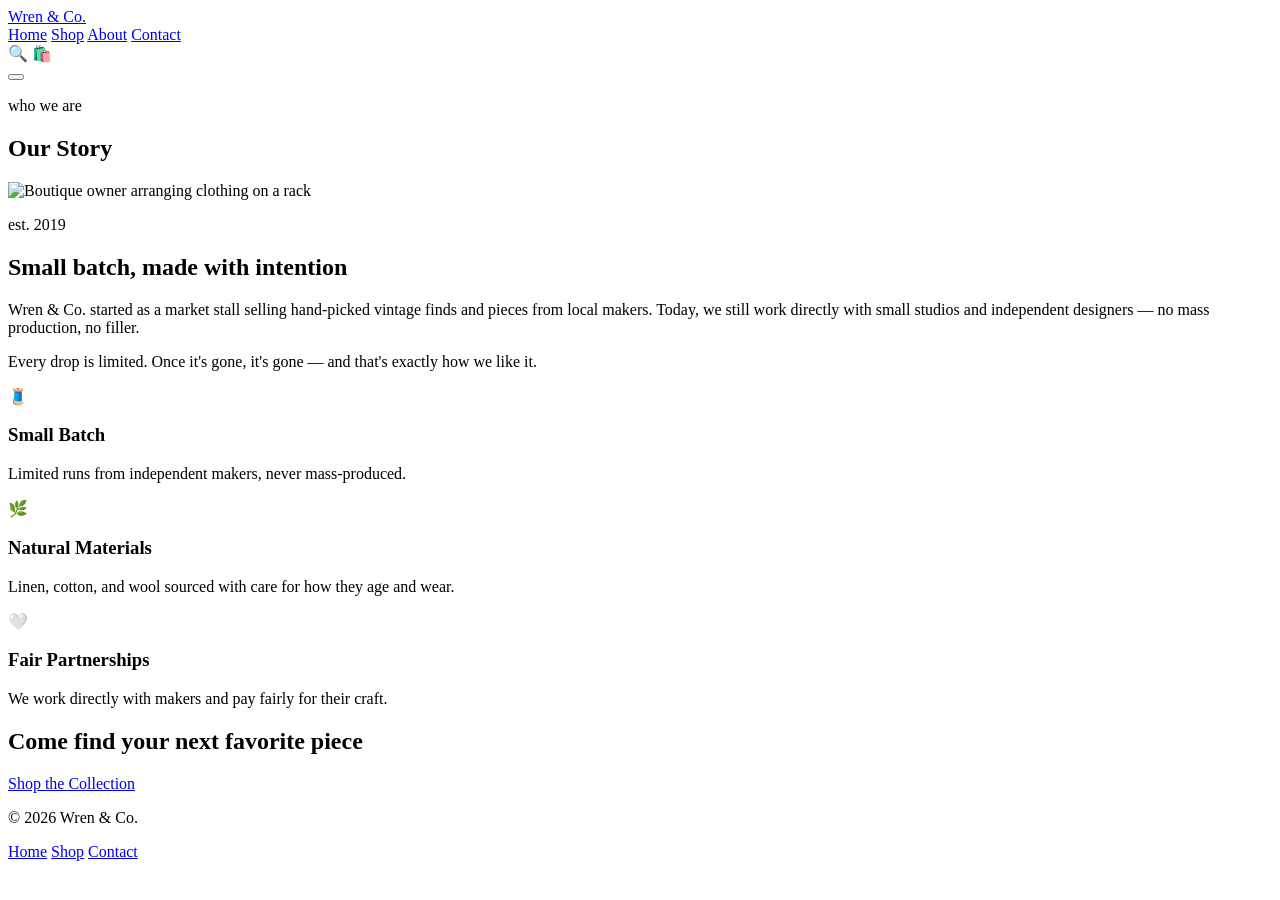
==== about.html @ f28c979b "Add about.html with company information and values" ====
<!DOCTYPE html>
<html lang="en">
<head>
<meta charset="UTF-8">
<meta name="viewport" content="width=device-width, initial-scale=1.0">
<title>About — Wren &amp; Co.</title>
<link rel="preconnect" href="https://fonts.googleapis.com">
<link rel="preconnect" href="https://fonts.gstatic.com" crossorigin>
<link href="https://fonts.googleapis.com/css2?family=Cormorant+Garamond:ital,wght@0,500;0,600;1,500&family=Poppins:wght@400;500;600;700&family=Caveat:wght@500;600&display=swap" rel="stylesheet">
<link rel="stylesheet" href="style.css">
</head>
<body>

<!-- ============ NAV ============ -->
<header class="site-nav">
  <div class="nav-inner">
    <a href="index.html" class="nav-logo">Wren &amp; Co.</a>
    <nav class="nav-links" id="navLinks">
      <a href="index.html">Home</a>
      <a href="shop.html">Shop</a>
      <a href="about.html" class="is-current">About</a>
      <a href="contact.html">Contact</a>
    </nav>
    <div class="nav-icons">
      <span aria-hidden="true">🔍</span>
      <span aria-hidden="true">🛍️</span>
    </div>
    <button class="nav-toggle" id="navToggle" aria-label="Toggle menu" aria-expanded="false">
      <span></span><span></span><span></span>
    </button>
  </div>
</header>

<!-- ============ PAGE BANNER ============ -->
<section class="page-banner">
  <p class="script-tag">who we are</p>
  <h1>Our Story</h1>
</section>

<!-- ============ STORY ============ -->
<section class="about-story">
  <div class="about-story-photo">
    <img src="https://images.unsplash.com/photo-1441984904996-e0b6ba687e04?w=550&q=80" alt="Boutique owner arranging clothing on a rack">
  </div>
  <div class="about-story-copy">
    <p class="script-tag">est. 2019</p>
    <h2>Small batch, made with intention</h2>
    <p>Wren &amp; Co. started as a market stall selling hand-picked vintage finds and pieces from local makers. Today, we still work directly with small studios and independent designers — no mass production, no filler.</p>
    <p>Every drop is limited. Once it's gone, it's gone — and that's exactly how we like it.</p>
  </div>
</section>

<!-- ============ VALUES ============ -->
<section class="values">
  <div class="value">
    <span class="value-icon">🧵</span>
    <h3>Small Batch</h3>
    <p>Limited runs from independent makers, never mass-produced.</p>
  </div>
  <div class="value">
    <span class="value-icon">🌿</span>
    <h3>Natural Materials</h3>
    <p>Linen, cotton, and wool sourced with care for how they age and wear.</p>
  </div>
  <div class="value">
    <span class="value-icon">🤍</span>
    <h3>Fair Partnerships</h3>
    <p>We work directly with makers and pay fairly for their craft.</p>
  </div>
</section>

<!-- ============ MINI CTA ============ -->
<section class="mini-cta">
  <h2>Come find your next favorite piece</h2>
  <a href="shop.html" class="btn btn-primary">Shop the Collection</a>
</section>

<!-- ============ FOOTER ============ -->
<footer class="site-footer">
  <div class="footer-bottom">
    <p>© 2026 Wren &amp; Co.</p>
    <div class="footer-links">
      <a href="index.html">Home</a>
      <a href="shop.html">Shop</a>
      <a href="contact.html">Contact</a>
    </div>
  </div>
</footer>

<script src="script.js"></script>
</body>
</html>
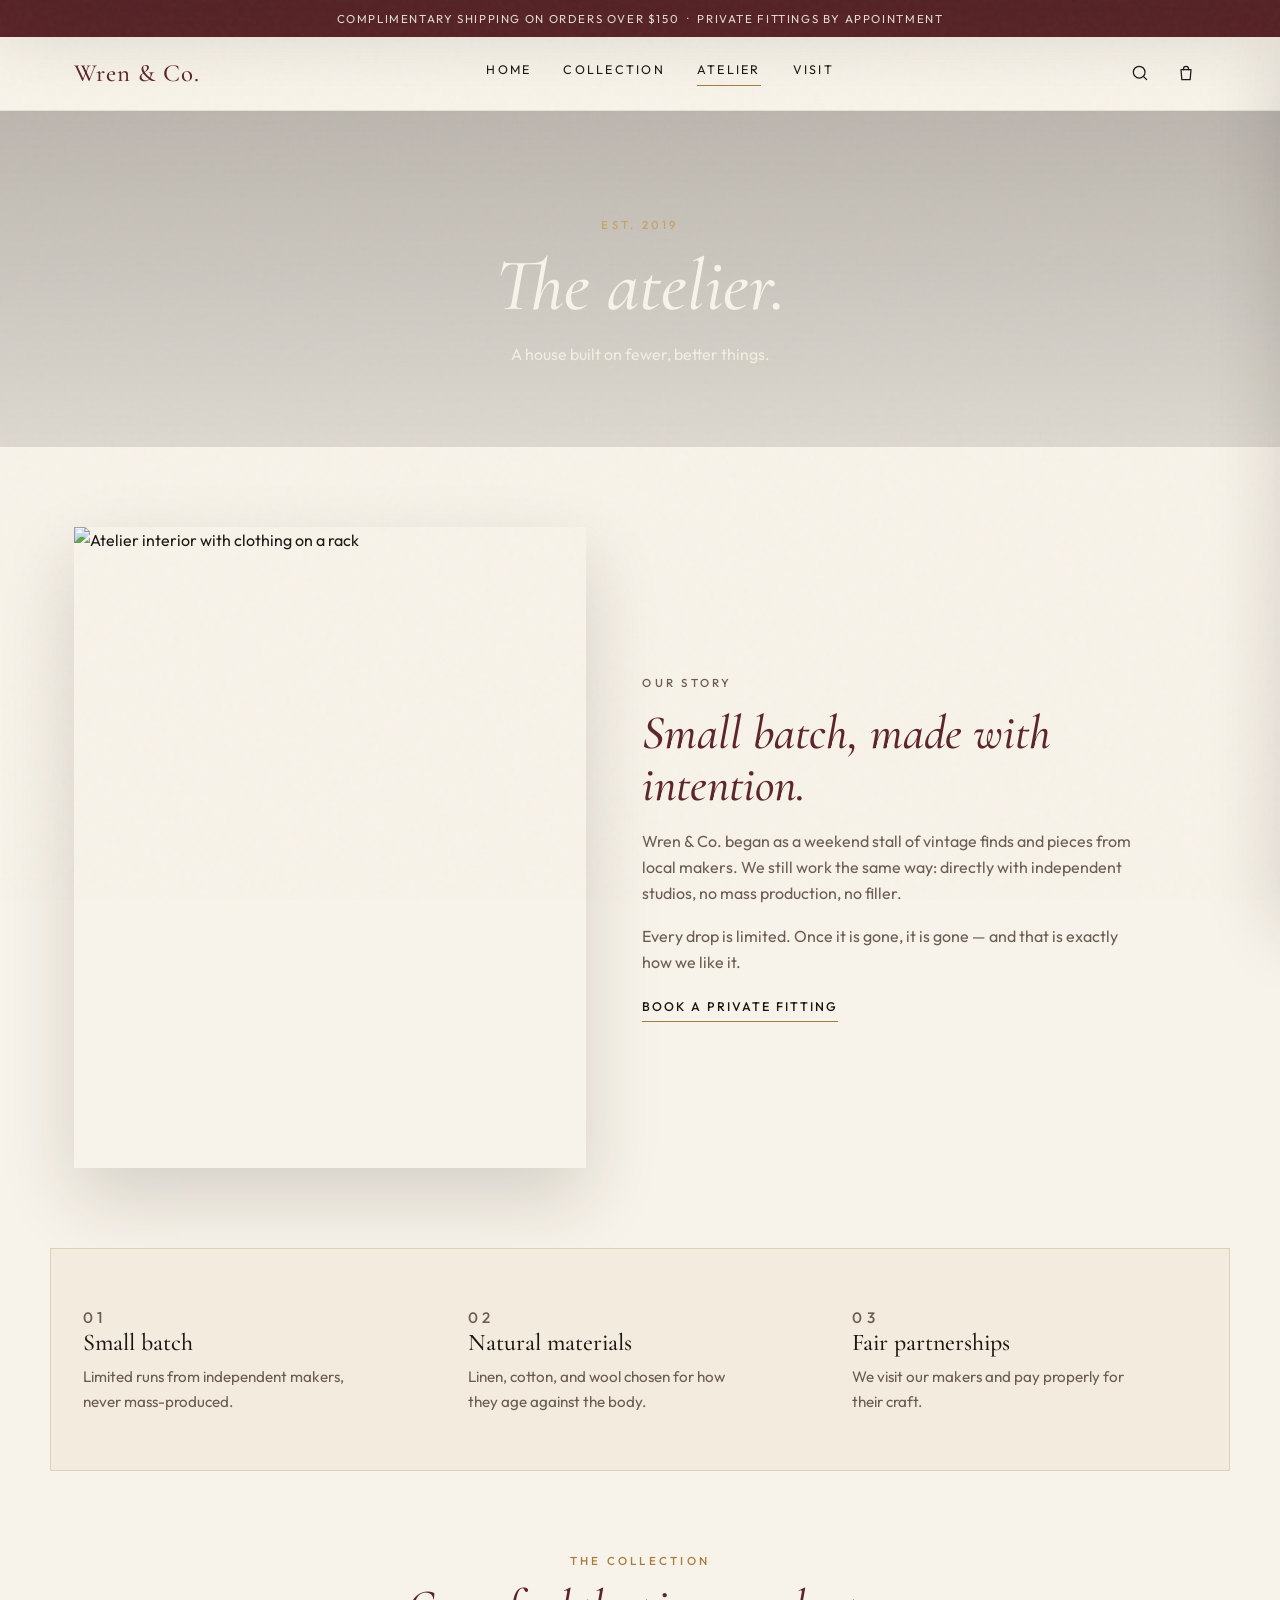
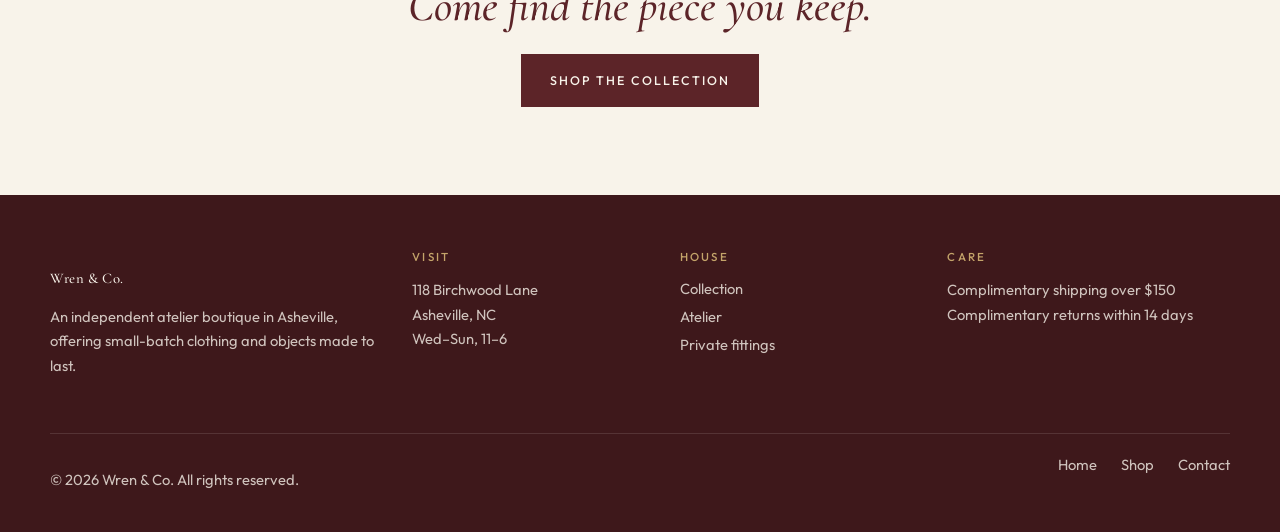
==== commit 9c7dadf4: "Elevate Wren & Co. into a premium atelier boutique experience. Add editorial styling, a working bag " ====
--- a/about.html
+++ b/about.html
@@ -3,27 +3,36 @@
 <head>
 <meta charset="UTF-8">
 <meta name="viewport" content="width=device-width, initial-scale=1.0">
-<title>About — Wren &amp; Co.</title>
+<title>Atelier — Wren &amp; Co.</title>
+<meta name="description" content="The Wren &amp; Co. atelier: small-batch fashion, natural materials, and fair partnerships since 2019.">
 <link rel="preconnect" href="https://fonts.googleapis.com">
 <link rel="preconnect" href="https://fonts.gstatic.com" crossorigin>
-<link href="https://fonts.googleapis.com/css2?family=Cormorant+Garamond:ital,wght@0,500;0,600;1,500&family=Poppins:wght@400;500;600;700&family=Caveat:wght@500;600&display=swap" rel="stylesheet">
+<link href="https://fonts.googleapis.com/css2?family=Cormorant+Garamond:ital,wght@0,400;0,500;0,600;0,700;1,400;1,500&family=Outfit:wght@300;400;500;600&display=swap" rel="stylesheet">
 <link rel="stylesheet" href="style.css">
 </head>
 <body>
 
-<!-- ============ NAV ============ -->
+<div class="announce-bar">
+  <p>Complimentary shipping on orders over $150 &nbsp;·&nbsp; Private fittings by appointment</p>
+</div>
+
 <header class="site-nav">
   <div class="nav-inner">
     <a href="index.html" class="nav-logo">Wren &amp; Co.</a>
     <nav class="nav-links" id="navLinks">
       <a href="index.html">Home</a>
-      <a href="shop.html">Shop</a>
-      <a href="about.html" class="is-current">About</a>
-      <a href="contact.html">Contact</a>
+      <a href="shop.html">Collection</a>
+      <a href="about.html" class="is-current">Atelier</a>
+      <a href="contact.html">Visit</a>
     </nav>
     <div class="nav-icons">
-      <span aria-hidden="true">🔍</span>
-      <span aria-hidden="true">🛍️</span>
+      <button class="icon-btn" data-open-search type="button" aria-label="Search the collection">
+        <svg viewBox="0 0 24 24" aria-hidden="true"><circle cx="11" cy="11" r="7"/><path d="M20 20l-3.2-3.2"/></svg>
+      </button>
+      <button class="icon-btn" data-open-cart type="button" aria-label="Open bag">
+        <svg viewBox="0 0 24 24" aria-hidden="true"><path d="M6 8h12l-1 12H7L6 8z"/><path d="M9 8V7a3 3 0 0 1 6 0v1"/></svg>
+        <span class="bag-count" data-bag-count hidden>0</span>
+      </button>
     </div>
     <button class="nav-toggle" id="navToggle" aria-label="Toggle menu" aria-expanded="false">
       <span></span><span></span><span></span>
@@ -31,54 +40,72 @@
   </div>
 </header>
 
-<!-- ============ PAGE BANNER ============ -->
 <section class="page-banner">
-  <p class="script-tag">who we are</p>
-  <h1>Our Story</h1>
+  <p class="eyebrow">Est. 2019</p>
+  <h1>The atelier.</h1>
+  <p>A house built on fewer, better things.</p>
 </section>
 
-<!-- ============ STORY ============ -->
 <section class="about-story">
   <div class="about-story-photo">
-    <img src="https://images.unsplash.com/photo-1441984904996-e0b6ba687e04?w=550&q=80" alt="Boutique owner arranging clothing on a rack">
+    <img src="https://images.unsplash.com/photo-1441984904996-e0b6ba687e04?w=800&q=80" alt="Atelier interior with clothing on a rack">
   </div>
   <div class="about-story-copy">
-    <p class="script-tag">est. 2019</p>
-    <h2>Small batch, made with intention</h2>
-    <p>Wren &amp; Co. started as a market stall selling hand-picked vintage finds and pieces from local makers. Today, we still work directly with small studios and independent designers — no mass production, no filler.</p>
-    <p>Every drop is limited. Once it's gone, it's gone — and that's exactly how we like it.</p>
+    <p class="eyebrow">Our story</p>
+    <h2>Small batch, made with intention.</h2>
+    <p>Wren &amp; Co. began as a weekend stall of vintage finds and pieces from local makers. We still work the same way: directly with independent studios, no mass production, no filler.</p>
+    <p>Every drop is limited. Once it is gone, it is gone — and that is exactly how we like it.</p>
+    <a href="contact.html" class="link-underline">Book a private fitting</a>
   </div>
 </section>
 
-<!-- ============ VALUES ============ -->
 <section class="values">
   <div class="value">
-    <span class="value-icon">🧵</span>
-    <h3>Small Batch</h3>
+    <p class="eyebrow">01</p>
+    <h3>Small batch</h3>
     <p>Limited runs from independent makers, never mass-produced.</p>
   </div>
   <div class="value">
-    <span class="value-icon">🌿</span>
-    <h3>Natural Materials</h3>
-    <p>Linen, cotton, and wool sourced with care for how they age and wear.</p>
+    <p class="eyebrow">02</p>
+    <h3>Natural materials</h3>
+    <p>Linen, cotton, and wool chosen for how they age against the body.</p>
   </div>
   <div class="value">
-    <span class="value-icon">🤍</span>
-    <h3>Fair Partnerships</h3>
-    <p>We work directly with makers and pay fairly for their craft.</p>
+    <p class="eyebrow">03</p>
+    <h3>Fair partnerships</h3>
+    <p>We visit our makers and pay properly for their craft.</p>
   </div>
 </section>
 
-<!-- ============ MINI CTA ============ -->
 <section class="mini-cta">
-  <h2>Come find your next favorite piece</h2>
-  <a href="shop.html" class="btn btn-primary">Shop the Collection</a>
+  <p class="eyebrow">The collection</p>
+  <h2>Come find the piece you keep.</h2>
+  <a href="shop.html" class="btn btn-primary">Shop the collection</a>
 </section>
 
-<!-- ============ FOOTER ============ -->
 <footer class="site-footer">
+  <div class="footer-grid">
+    <div>
+      <p class="nav-logo">Wren &amp; Co.</p>
+      <p>An independent atelier boutique in Asheville, offering small-batch clothing and objects made to last.</p>
+    </div>
+    <div>
+      <h3>Visit</h3>
+      <p>118 Birchwood Lane<br>Asheville, NC<br>Wed–Sun, 11–6</p>
+    </div>
+    <div>
+      <h3>House</h3>
+      <a href="shop.html">Collection</a>
+      <a href="about.html">Atelier</a>
+      <a href="contact.html">Private fittings</a>
+    </div>
+    <div>
+      <h3>Care</h3>
+      <p>Complimentary shipping over $150<br>Complimentary returns within 14 days</p>
+    </div>
+  </div>
   <div class="footer-bottom">
-    <p>© 2026 Wren &amp; Co.</p>
+    <p>© 2026 Wren &amp; Co. All rights reserved.</p>
     <div class="footer-links">
       <a href="index.html">Home</a>
       <a href="shop.html">Shop</a>
--- a/style.css
+++ b/style.css
@@ -0,0 +1,839 @@
+/* ===========================================
+   TOKENS
+   =========================================== */
+:root{
+  --ivory: #F8F3EA;
+  --cream: #F3EBDD;
+  --paper: #EFE6D6;
+  --ink: #1C1612;
+  --muted: #6B5C52;
+  --gold: #A57C3B;
+  --gold-soft: #C4A46A;
+  --copper: #8E4636;
+  --blush: #E8C9BC;
+  --burgundy: #5C2428;
+  --wine: #3E181B;
+
+  --font-display: "Cormorant Garamond", serif;
+  --font-body: "Outfit", sans-serif;
+
+  --container: 1180px;
+  --shadow: 0 30px 70px rgba(28,22,18,.16);
+  --ease: cubic-bezier(.22,1,.36,1);
+}
+
+*,*::before,*::after{ box-sizing: border-box; }
+html{ scroll-behavior: smooth; }
+@media (prefers-reduced-motion: reduce){
+  html{ scroll-behavior: auto; }
+  *{ animation-duration: .01ms !important; transition-duration: .01ms !important; }
+}
+
+body{
+  margin:0;
+  font-family: var(--font-body);
+  background: var(--ivory);
+  color: var(--ink);
+  line-height: 1.65;
+  font-weight: 400;
+  -webkit-font-smoothing: antialiased;
+}
+body::before{
+  content:"";
+  pointer-events:none;
+  position:fixed;
+  inset:0;
+  z-index:400;
+  opacity:.035;
+  background-image: url("data:image/svg+xml,%3Csvg viewBox='0 0 180 180' xmlns='http://www.w3.org/2000/svg'%3E%3Cfilter id='n'%3E%3CfeTurbulence type='fractalNoise' baseFrequency='.85' numOctaves='4' stitchTiles='stitch'/%3E%3C/filter%3E%3Crect width='100%25' height='100%25' filter='url(%23n)'/%3E%3C/svg%3E");
+}
+
+h1,h2,h3{ font-family: var(--font-display); margin:0; line-height:1.08; font-weight:500; }
+a{ color:inherit; text-decoration:none; }
+img{ max-width:100%; display:block; }
+button, input, textarea, select{ font: inherit; color: inherit; }
+:focus-visible{ outline: 2px solid var(--gold); outline-offset: 3px; }
+
+.sr-only{
+  position:absolute; width:1px; height:1px; padding:0; margin:-1px;
+  overflow:hidden; clip:rect(0,0,0,0); border:0;
+}
+
+.eyebrow{
+  margin: 0 0 .75rem;
+  font-size: .72rem;
+  letter-spacing: .28em;
+  text-transform: uppercase;
+  color: var(--gold);
+  font-weight: 500;
+}
+.eyebrow-light{ color: var(--gold-soft); }
+
+.btn{
+  display:inline-flex;
+  align-items:center;
+  justify-content:center;
+  padding: .95rem 1.7rem;
+  border-radius: 0;
+  font-weight: 500;
+  font-size: .78rem;
+  letter-spacing: .16em;
+  text-transform: uppercase;
+  border: 1px solid transparent;
+  cursor: pointer;
+  transition: transform .3s var(--ease), background .3s ease, color .3s ease, border-color .3s ease;
+}
+.btn:hover{ transform: translateY(-2px); }
+.btn-primary{ background: var(--burgundy); color: var(--ivory); }
+.btn-primary:hover{ background: var(--wine); }
+.btn-cream{ background: var(--ivory); color: var(--burgundy); }
+.btn-ghost{
+  background: transparent;
+  color: var(--ink);
+  border-color: rgba(28,22,18,.28);
+}
+.btn-ghost:hover{ border-color: var(--ink); }
+
+.link-underline{
+  display:inline-block;
+  font-size: .78rem;
+  letter-spacing: .16em;
+  text-transform: uppercase;
+  font-weight: 500;
+  color: var(--ink);
+  border-bottom: 1px solid var(--gold);
+  padding-bottom: 4px;
+}
+
+/* ===========================================
+   ANNOUNCE + NAV
+   =========================================== */
+.announce-bar{
+  background: var(--burgundy);
+  color: var(--ivory);
+  text-align:center;
+  padding: .55rem 1rem;
+  font-size: .72rem;
+  letter-spacing: .14em;
+  text-transform: uppercase;
+}
+.announce-bar p{ margin:0; }
+
+.site-nav{
+  background: rgba(248,243,234,.92);
+  backdrop-filter: blur(16px);
+  border-bottom: 1px solid rgba(28,22,18,.08);
+  position: sticky;
+  top: 0;
+  z-index: 100;
+}
+.nav-inner{
+  max-width: var(--container);
+  margin: 0 auto;
+  display:flex;
+  align-items:center;
+  justify-content:space-between;
+  padding: 1rem 1.5rem;
+  gap: 2rem;
+}
+.nav-logo{
+  font-family: var(--font-display);
+  font-weight: 500;
+  font-size: 1.55rem;
+  letter-spacing: .04em;
+  color: var(--burgundy);
+}
+.nav-links{ display:flex; gap: 2rem; flex: 1; justify-content: center; }
+.nav-links a{
+  font-size: .78rem;
+  letter-spacing: .18em;
+  text-transform: uppercase;
+  font-weight: 400;
+  padding-bottom: 4px;
+  border-bottom: 1px solid transparent;
+}
+.nav-links a.is-current{ border-bottom-color: var(--gold); }
+.nav-icons{ display:flex; gap: .35rem; align-items:center; }
+.icon-btn{
+  position:relative;
+  width: 40px; height: 40px;
+  display:grid; place-items:center;
+  background: none; border: none; cursor: pointer;
+}
+.icon-btn svg{
+  width: 20px; height: 20px;
+  fill: none; stroke: currentColor; stroke-width: 1.5;
+  stroke-linecap: round; stroke-linejoin: round;
+}
+.bag-count{
+  position:absolute;
+  top: 4px; right: 2px;
+  min-width: 16px; height: 16px;
+  padding: 0 4px;
+  border-radius: 999px;
+  background: var(--burgundy);
+  color: #fff;
+  font-size: .62rem;
+  line-height: 16px;
+}
+.nav-toggle{ display:none; flex-direction:column; gap:5px; background:none; border:none; cursor:pointer; padding:.5rem; }
+.nav-toggle span{ width:22px; height:1.5px; background: var(--ink); }
+
+/* ===========================================
+   HERO
+   =========================================== */
+.hero{
+  max-width: var(--container);
+  margin: 0 auto;
+  padding: 4.5rem 1.5rem 4rem;
+  display:grid;
+  grid-template-columns: 1.05fr .95fr;
+  gap: 4rem;
+  align-items:center;
+}
+.hero-text h1{
+  font-size: clamp(3.2rem, 7vw, 5.4rem);
+  color: var(--burgundy);
+  font-style: italic;
+  font-weight: 400;
+}
+.hero-sub{ margin: 1.3rem 0 2rem; max-width: 38ch; color: var(--muted); font-size: 1.05rem; font-weight: 300; }
+.hero-actions{ display:flex; gap: 1rem; flex-wrap: wrap; }
+.hero-photo{ position: relative; }
+.hero-photo img{
+  width: 100%;
+  aspect-ratio: 4/5;
+  object-fit: cover;
+  box-shadow: var(--shadow);
+}
+.hero-caption{
+  position:absolute;
+  left: 1rem; bottom: 1rem;
+  margin:0;
+  padding: .4rem .7rem;
+  background: rgba(248,243,234,.88);
+  font-size: .72rem;
+  letter-spacing: .14em;
+  text-transform: uppercase;
+}
+
+/* ===========================================
+   MARQUEE
+   =========================================== */
+.marquee{
+  border-block: 1px solid rgba(28,22,18,.1);
+  overflow: hidden;
+  padding: .9rem 0;
+}
+.marquee-track{
+  display:flex;
+  gap: 3rem;
+  width: max-content;
+  animation: marquee 28s linear infinite;
+  font-size: .72rem;
+  letter-spacing: .32em;
+  text-transform: uppercase;
+  color: var(--muted);
+}
+@keyframes marquee{
+  from{ transform: translateX(0); }
+  to{ transform: translateX(-50%); }
+}
+
+/* ===========================================
+   FEATURE TEXT
+   =========================================== */
+.feature-text{
+  max-width: var(--container);
+  margin: 0 auto;
+  padding: 5rem 1.5rem;
+  display:grid;
+  grid-template-columns: .7fr 1.6fr .7fr;
+  gap: 2.4rem;
+  align-items:center;
+  text-align:center;
+}
+.feature-photo img{ aspect-ratio: 3/4; object-fit:cover; }
+.feature-photo-left{ transform: rotate(-2deg); }
+.feature-photo-right{ transform: rotate(2deg); }
+.feature-copy h2{ font-size: clamp(2rem, 4vw, 2.8rem); margin: 0 0 1rem; color: var(--burgundy); font-style: italic; }
+.feature-copy p{ max-width: 42ch; margin: 0 auto 1.4rem; color: var(--muted); }
+
+/* ===========================================
+   WAVY BANNER
+   =========================================== */
+.wavy-banner{ position: relative; color: var(--burgundy); }
+.wave{ display:block; width:100%; height: 42px; }
+.wave-top{ transform: translateY(1px); }
+.wave-bottom{ transform: translateY(-1px); }
+.wavy-inner{
+  background: var(--burgundy);
+  text-align:center;
+  padding: 3.2rem 1.5rem 3.6rem;
+}
+.wavy-inner h2{
+  color: var(--ivory);
+  font-size: clamp(1.8rem, 4vw, 3rem);
+  font-style: italic;
+  margin-bottom: .8rem;
+}
+.wavy-inner p{ color: rgba(248,243,234,.78); max-width: 46ch; margin: 0 auto 1.8rem; }
+
+/* ===========================================
+   CATEGORY STRIP
+   =========================================== */
+.category-strip{
+  max-width: var(--container);
+  margin: 0 auto;
+  padding: 4.5rem 1.5rem;
+  display:grid;
+  grid-template-columns: repeat(4, 1fr);
+  gap: 2rem;
+  text-align:center;
+}
+.category img{
+  width: 118px; height: 118px;
+  border-radius: 50%;
+  object-fit: cover;
+  margin: 0 auto .9rem;
+  border: 1px solid var(--gold-soft);
+  padding: 4px;
+  transition: transform .4s var(--ease);
+}
+.category:hover img{ transform: scale(1.04); }
+.category p{
+  font-size: .72rem;
+  letter-spacing: .2em;
+  text-transform: uppercase;
+  margin:0;
+}
+
+/* ===========================================
+   SPLIT SALE
+   =========================================== */
+.split-sale{
+  max-width: var(--container);
+  margin: 0 auto;
+  padding: 1rem 1.5rem 5rem;
+  display:grid;
+  grid-template-columns: 1.15fr 1fr;
+  gap: 3.5rem;
+  align-items:center;
+}
+.split-photo img{ aspect-ratio: 4/3.5; object-fit:cover; box-shadow: var(--shadow); }
+.split-copy h2{ font-size: clamp(2rem, 4vw, 3rem); margin: 0 0 1rem; color: var(--burgundy); font-style: italic; }
+.split-copy p{ max-width: 38ch; margin: 0 0 1.8rem; color: var(--muted); }
+
+/* ===========================================
+   ARRIVALS / LOOKBOOK
+   =========================================== */
+.arrivals-teaser, .lookbook{
+  max-width: var(--container);
+  margin: 0 auto;
+  padding: 1rem 1.5rem 5rem;
+}
+.section-head{ text-align:center; margin-bottom: 2.4rem; }
+.section-head h2, .arrivals-teaser > h2{
+  font-size: clamp(2rem, 4vw, 2.8rem);
+  color: var(--burgundy);
+  font-style: italic;
+}
+.arrivals-grid{ margin-bottom: 2rem; }
+.arrivals-teaser{ text-align:center; }
+.arrivals-link{ margin-top: .5rem; }
+
+.lookbook-copy{ max-width: 42rem; margin-bottom: 2rem; }
+.lookbook-copy h2{ font-size: clamp(2rem, 4vw, 3.1rem); color: var(--burgundy); font-style: italic; }
+.lookbook-copy p{ color: var(--muted); }
+.lookbook-grid{
+  display:grid;
+  grid-template-columns: 1.2fr 1fr;
+  grid-template-rows: 1fr 1fr;
+  gap: 1rem;
+  min-height: 640px;
+}
+.lookbook-grid figure{ margin:0; overflow:hidden; }
+.lookbook-grid img{ width:100%; height:100%; object-fit:cover; transition: transform .8s var(--ease); }
+.lookbook-grid figure:hover img{ transform: scale(1.04); }
+.look-tall{ grid-row: 1 / span 2; }
+
+.press-strip{
+  text-align:center;
+  padding: 1rem 1.5rem 5rem;
+}
+.press-strip ul{
+  list-style:none;
+  display:flex;
+  justify-content:center;
+  flex-wrap:wrap;
+  gap: 2.5rem;
+  padding:0;
+  margin: 1rem 0 0;
+  font-family: var(--font-display);
+  font-style: italic;
+  font-size: 1.5rem;
+  color: var(--muted);
+}
+
+.newsletter{
+  max-width: 640px;
+  margin: 0 auto 5rem;
+  padding: 3.5rem 1.5rem;
+  text-align:center;
+  border: 1px solid rgba(165,124,59,.35);
+  background: var(--cream);
+}
+.newsletter h2{ font-size: 2.4rem; font-style: italic; color: var(--burgundy); }
+.newsletter p{ color: var(--muted); }
+.newsletter-form{
+  display:flex;
+  gap: 0;
+  margin-top: 1.5rem;
+  border: 1px solid rgba(28,22,18,.18);
+  background: #fff;
+}
+.newsletter-form input{
+  flex:1;
+  border:0;
+  padding: .95rem 1rem;
+  background: transparent;
+}
+.newsletter-form .btn{ border:0; }
+
+/* ===========================================
+   PAGE BANNER
+   =========================================== */
+.page-banner{
+  background:
+    linear-gradient(180deg, rgba(28,22,18,.28), rgba(28,22,18,.12)),
+    url("https://images.unsplash.com/photo-1441986300917-64674bd600d8?w=1600&q=80") center/cover;
+  text-align:center;
+  padding: 6.5rem 1.5rem 5rem;
+  color: var(--ivory);
+}
+.page-banner .eyebrow{ color: var(--gold-soft); }
+.page-banner h1{ font-size: clamp(2.8rem, 7vw, 4.6rem); font-style: italic; color: var(--ivory); }
+.page-banner p:last-child{ margin: 1rem auto 0; max-width: 42ch; color: rgba(248,243,234,.85); }
+
+/* ===========================================
+   SHOP
+   =========================================== */
+.shop-page{
+  max-width: var(--container);
+  margin: 0 auto;
+  padding: 3.5rem 1.5rem 5rem;
+}
+.filter-row{
+  display:flex;
+  justify-content:center;
+  gap: .7rem;
+  margin-bottom: 1.2rem;
+  flex-wrap: wrap;
+}
+.filter-btn{
+  background: transparent;
+  border: 1px solid rgba(28,22,18,.22);
+  padding: .55rem 1.2rem;
+  letter-spacing: .14em;
+  text-transform: uppercase;
+  font-size: .72rem;
+  cursor: pointer;
+  transition: background .25s ease, color .25s ease, border-color .25s ease;
+}
+.filter-btn:hover{ border-color: var(--ink); }
+.filter-btn.active{ background: var(--burgundy); color: var(--ivory); border-color: var(--burgundy); }
+.shop-meta{
+  text-align:center;
+  font-size: .78rem;
+  letter-spacing: .16em;
+  text-transform: uppercase;
+  color: var(--muted);
+  margin: 0 0 2.2rem;
+}
+
+.product-grid{
+  display:grid;
+  grid-template-columns: repeat(4, 1fr);
+  gap: 1.6rem 1.2rem;
+  text-align: left;
+}
+.product-card.hidden{ display:none; }
+.product-photo{
+  position: relative;
+  overflow:hidden;
+  aspect-ratio: 3/4;
+  margin-bottom: .9rem;
+  background: var(--paper);
+}
+.product-photo img{ width:100%; height:100%; object-fit:cover; transition: transform .6s var(--ease); }
+.product-card:hover .product-photo img{ transform: scale(1.05); }
+.product-badge{
+  position:absolute;
+  top: .75rem; left: .75rem;
+  background: var(--ivory);
+  padding: .25rem .5rem;
+  font-size: .62rem;
+  letter-spacing: .16em;
+  text-transform: uppercase;
+}
+.wish-btn{
+  position:absolute;
+  top: .6rem; right: .6rem;
+  width: 34px; height: 34px;
+  border:0;
+  background: rgba(248,243,234,.9);
+  cursor:pointer;
+  display:grid; place-items:center;
+}
+.wish-btn svg{ width:16px; height:16px; fill:none; stroke: currentColor; stroke-width:1.6; }
+.wish-btn.is-on svg{ fill: var(--burgundy); stroke: var(--burgundy); }
+.product-actions{
+  position:absolute;
+  left: .7rem; right: .7rem; bottom: .7rem;
+  display:flex;
+  gap: .4rem;
+  opacity: 0;
+  transform: translateY(8px);
+  transition: opacity .3s ease, transform .3s var(--ease);
+}
+.product-card:hover .product-actions,
+.product-card:focus-within .product-actions{ opacity:1; transform:none; }
+.product-actions .btn{ flex:1; padding: .7rem .4rem; font-size: .64rem; background: var(--ivory); color: var(--ink); }
+.product-card h3{ font-size: 1.2rem; margin-bottom: .15rem; }
+.price{ font-size: .88rem; letter-spacing: .04em; color: var(--muted); margin:0; }
+.compare{ text-decoration: line-through; margin-right: .4rem; opacity: .55; }
+
+/* ===========================================
+   ABOUT / CONTACT
+   =========================================== */
+.about-story{
+  max-width: var(--container);
+  margin: 0 auto;
+  padding: 5rem 1.5rem;
+  display:grid;
+  grid-template-columns: 1fr 1.1fr;
+  gap: 3.5rem;
+  align-items:center;
+}
+.about-story-photo img{ aspect-ratio: 4/5; object-fit:cover; box-shadow: var(--shadow); }
+.about-story-copy h2{ font-size: clamp(2rem, 4vw, 3rem); margin: 0 0 1rem; color: var(--burgundy); font-style: italic; }
+.about-story-copy p{ max-width: 46ch; margin: 0 0 1rem; color: var(--muted); }
+
+.values{
+  background: var(--cream);
+  padding: 3.5rem 2rem;
+  display:grid;
+  grid-template-columns: repeat(3, 1fr);
+  gap: 2.5rem;
+  max-width: var(--container);
+  margin: 0 auto 4rem;
+  border: 1px solid rgba(165,124,59,.25);
+}
+.value h3{ font-size: 1.5rem; margin-bottom: .5rem; }
+.value p{ font-size: .95rem; color: var(--muted); max-width: 28ch; margin: 0; }
+
+.mini-cta{
+  text-align:center;
+  padding: 1rem 1.5rem 5.5rem;
+}
+.mini-cta h2{ font-size: clamp(1.8rem, 4vw, 2.8rem); margin-bottom: 1.5rem; color: var(--burgundy); font-style: italic; }
+
+.contact-page{
+  max-width: var(--container);
+  margin: 0 auto;
+  padding: 5rem 1.5rem;
+  display:grid;
+  grid-template-columns: .85fr 1fr;
+  gap: 4rem;
+}
+.contact-page h2{ font-size: clamp(2rem, 4vw, 3rem); margin-bottom: 1.4rem; color: var(--burgundy); font-style: italic; }
+.contact-detail{ margin: .35rem 0; }
+.contact-hours{ margin-top: 1.2rem; color: var(--muted); font-size: .95rem; }
+
+.contact-form{ display:flex; flex-direction:column; gap: 1rem; }
+.contact-form label{
+  display:flex; flex-direction:column; gap: .4rem;
+  font-size: .72rem;
+  letter-spacing: .16em;
+  text-transform: uppercase;
+}
+.contact-form input, .contact-form textarea, .contact-form select{
+  background: #fff;
+  border: 1px solid rgba(28,22,18,.16);
+  border-radius: 0;
+  padding: .85rem 1rem;
+  text-transform: none;
+  letter-spacing: 0;
+  font-size: .95rem;
+}
+.contact-form input:focus, .contact-form textarea:focus, .contact-form select:focus{
+  border-color: var(--gold);
+  outline:none;
+}
+.contact-form button{ align-self: flex-start; }
+.form-note{ font-size: .9rem; color: var(--gold); min-height: 1.2em; letter-spacing: 0; text-transform: none; }
+
+/* ===========================================
+   FOOTER
+   =========================================== */
+.site-footer{
+  background: var(--wine);
+  color: var(--ivory);
+  padding: 3.5rem 1.5rem 1.6rem;
+}
+.footer-grid{
+  max-width: var(--container);
+  margin: 0 auto 2.5rem;
+  display:grid;
+  grid-template-columns: 1.4fr 1fr 1fr 1.2fr;
+  gap: 2rem;
+}
+.site-footer .nav-logo{ color: var(--ivory); margin-bottom: .8rem; }
+.site-footer h3{
+  font-family: var(--font-body);
+  font-size: .72rem;
+  letter-spacing: .2em;
+  text-transform: uppercase;
+  margin-bottom: .8rem;
+  color: var(--gold-soft);
+}
+.site-footer p, .site-footer a{ color: rgba(248,243,234,.78); font-size: .92rem; }
+.site-footer a{ display:block; margin: .25rem 0; }
+.footer-bottom{
+  max-width: var(--container);
+  margin: 0 auto;
+  padding-top: 1.2rem;
+  border-top: 1px solid rgba(248,243,234,.12);
+  display:flex;
+  justify-content:space-between;
+  flex-wrap:wrap;
+  gap: 1rem;
+  font-size: .78rem;
+  color: rgba(248,243,234,.55);
+}
+.footer-links{ display:flex; gap: 1.5rem; }
+.footer-links a{ margin:0; }
+
+/* ===========================================
+   OVERLAYS
+   =========================================== */
+.overlay{
+  position:fixed; inset:0;
+  background: rgba(28,22,18,.45);
+  z-index: 200;
+  opacity:0;
+  pointer-events:none;
+  transition: opacity .3s ease;
+}
+.overlay.is-open{ opacity:1; pointer-events:auto; }
+
+.search-panel, .cart-drawer, .product-modal{
+  position:fixed;
+  z-index: 210;
+  background: var(--ivory);
+  box-shadow: var(--shadow);
+  transform: translateX(100%);
+  transition: transform .4s var(--ease);
+}
+.search-panel.is-open, .cart-drawer.is-open, .product-modal.is-open{ transform:none; }
+.search-panel{
+  top:0; right:0; left:0;
+  transform: translateY(-100%);
+  padding: 1.4rem 1.5rem 1.2rem;
+}
+.search-panel.is-open{ transform:none; }
+.search-bar{
+  max-width: var(--container);
+  margin: 0 auto;
+  display:flex;
+  gap: .8rem;
+  align-items:center;
+}
+.search-bar input{
+  flex:1;
+  border:0;
+  border-bottom: 1px solid rgba(28,22,18,.2);
+  background: transparent;
+  padding: .7rem 0;
+  font-size: 1.15rem;
+}
+.search-results{
+  max-width: var(--container);
+  margin: 1rem auto 0;
+  display:grid;
+  gap: .6rem;
+}
+.search-hit{
+  display:flex;
+  gap: .9rem;
+  align-items:center;
+  padding: .4rem 0;
+  border-bottom: 1px solid rgba(28,22,18,.08);
+  cursor:pointer;
+  background:none;
+  width:100%;
+  text-align:left;
+}
+.search-hit img{ width:48px; height:64px; object-fit:cover; }
+.search-hit strong{ display:block; font-family: var(--font-display); font-size: 1.1rem; font-weight:500; }
+
+.cart-drawer{
+  top:0; right:0; width: min(420px, 92vw); height:100%;
+  display:flex; flex-direction:column;
+}
+.drawer-head, .modal-head{
+  display:flex;
+  justify-content:space-between;
+  align-items:center;
+  padding: 1.2rem 1.3rem;
+  border-bottom: 1px solid rgba(28,22,18,.1);
+}
+.drawer-head h2, .modal-head h2{
+  font-family: var(--font-body);
+  font-size: .78rem;
+  letter-spacing: .2em;
+  text-transform: uppercase;
+}
+.close-btn{ background:none; border:0; font-size:1.4rem; cursor:pointer; line-height:1; }
+.cart-items{ flex:1; overflow:auto; padding: 1rem 1.3rem; }
+.cart-empty{ color: var(--muted); padding: 2rem 0; }
+.cart-line{
+  display:grid;
+  grid-template-columns: 72px 1fr auto;
+  gap: .8rem;
+  margin-bottom: 1.1rem;
+}
+.cart-line img{ width:72px; height:92px; object-fit:cover; }
+.cart-line h3{ font-size: 1.05rem; }
+.qty-row{ display:flex; align-items:center; gap:.5rem; margin-top:.45rem; }
+.qty-row button{
+  width:26px; height:26px;
+  border: 1px solid rgba(28,22,18,.2);
+  background:#fff;
+  cursor:pointer;
+}
+.cart-foot{
+  padding: 1.2rem 1.3rem 1.5rem;
+  border-top: 1px solid rgba(28,22,18,.1);
+}
+.cart-foot .subtotal{
+  display:flex;
+  justify-content:space-between;
+  margin-bottom: .5rem;
+  font-size: .95rem;
+}
+.cart-note{ font-size: .82rem; color: var(--muted); margin: 0 0 1rem; }
+.cart-foot .btn{ width:100%; }
+
+.product-modal{
+  top: 50%; left: 50%;
+  width: min(860px, 92vw);
+  max-height: 90vh;
+  overflow:auto;
+  transform: translate(-50%, -46%) scale(.98);
+  opacity:0;
+  pointer-events:none;
+}
+.product-modal.is-open{
+  transform: translate(-50%, -50%) scale(1);
+  opacity:1;
+  pointer-events:auto;
+}
+.modal-body{
+  display:grid;
+  grid-template-columns: 1fr 1fr;
+}
+.modal-body img{ width:100%; height:100%; object-fit:cover; min-height: 380px; }
+.modal-copy{ padding: 1.6rem; }
+.modal-copy h3{ font-size: 2rem; margin-bottom: .4rem; }
+.modal-copy .price{ margin-bottom: 1rem; color: var(--ink); }
+.modal-copy p{ color: var(--muted); margin-bottom: 1.4rem; }
+
+.toast{
+  position:fixed;
+  bottom: 1.2rem; left: 50%;
+  transform: translate(-50%, 20px);
+  background: var(--wine);
+  color: var(--ivory);
+  padding: .7rem 1.1rem;
+  font-size: .78rem;
+  letter-spacing: .12em;
+  text-transform: uppercase;
+  z-index: 300;
+  opacity:0;
+  pointer-events:none;
+  transition: opacity .3s ease, transform .3s var(--ease);
+}
+.toast.is-on{ opacity:1; transform: translate(-50%, 0); }
+
+body.modal-open{ overflow: hidden; }
+
+/* ===========================================
+   SCROLL REVEAL
+   =========================================== */
+.reveal{
+  opacity: 0;
+  transform: translateY(24px);
+  transition: opacity .8s var(--ease), transform .8s var(--ease);
+}
+.reveal.is-visible{ opacity: 1; transform: translateY(0); }
+
+@keyframes heroFadeUp{
+  from{ opacity:0; transform: translateY(20px); }
+  to{ opacity:1; transform: translateY(0); }
+}
+.hero-text > *, .hero-photo{
+  opacity: 0;
+  animation: heroFadeUp 1s var(--ease) forwards;
+}
+.hero-text .eyebrow{ animation-delay: .05s; }
+.hero-text h1{ animation-delay: .18s; }
+.hero-text .hero-sub{ animation-delay: .32s; }
+.hero-text .hero-actions{ animation-delay: .46s; }
+.hero-photo{ animation-delay: .22s; }
+
+@media (prefers-reduced-motion: reduce){
+  .reveal, .hero-text > *, .hero-photo{ opacity:1 !important; transform:none !important; animation:none !important; }
+  .marquee-track{ animation: none; }
+}
+
+/* ===========================================
+   RESPONSIVE
+   =========================================== */
+@media (max-width: 980px){
+  .hero, .split-sale, .about-story, .contact-page, .modal-body, .lookbook-grid, .footer-grid{
+    grid-template-columns: 1fr;
+  }
+  .lookbook-grid{ grid-template-rows: auto; min-height: 0; }
+  .look-tall{ grid-row: auto; }
+  .hero{ text-align:left; }
+  .hero-photo{ max-width: 420px; }
+  .feature-text{ grid-template-columns: 1fr; }
+  .feature-photo{ max-width: 220px; margin: 0 auto; }
+  .category-strip, .product-grid{ grid-template-columns: repeat(2, 1fr); }
+  .values{ grid-template-columns: 1fr; }
+  .about-story-photo{ max-width: 380px; }
+}
+
+@media (max-width: 640px){
+  .nav-links{
+    position: fixed;
+    inset: 0 0 0 auto;
+    height: 100vh;
+    width: min(78vw, 300px);
+    background: var(--ivory);
+    flex-direction: column;
+    align-items:flex-start;
+    justify-content:center;
+    padding: 2rem;
+    gap: 1.6rem;
+    transform: translateX(100%);
+    transition: transform .3s ease;
+    box-shadow: -10px 0 30px rgba(28,22,18,.15);
+  }
+  .nav-links.open{ transform: translateX(0); }
+  .nav-toggle{ display:flex; }
+  .announce-bar{ font-size: .62rem; letter-spacing: .08em; }
+  .product-actions{ opacity:1; transform:none; }
+  .newsletter-form{ flex-direction: column; }
+}
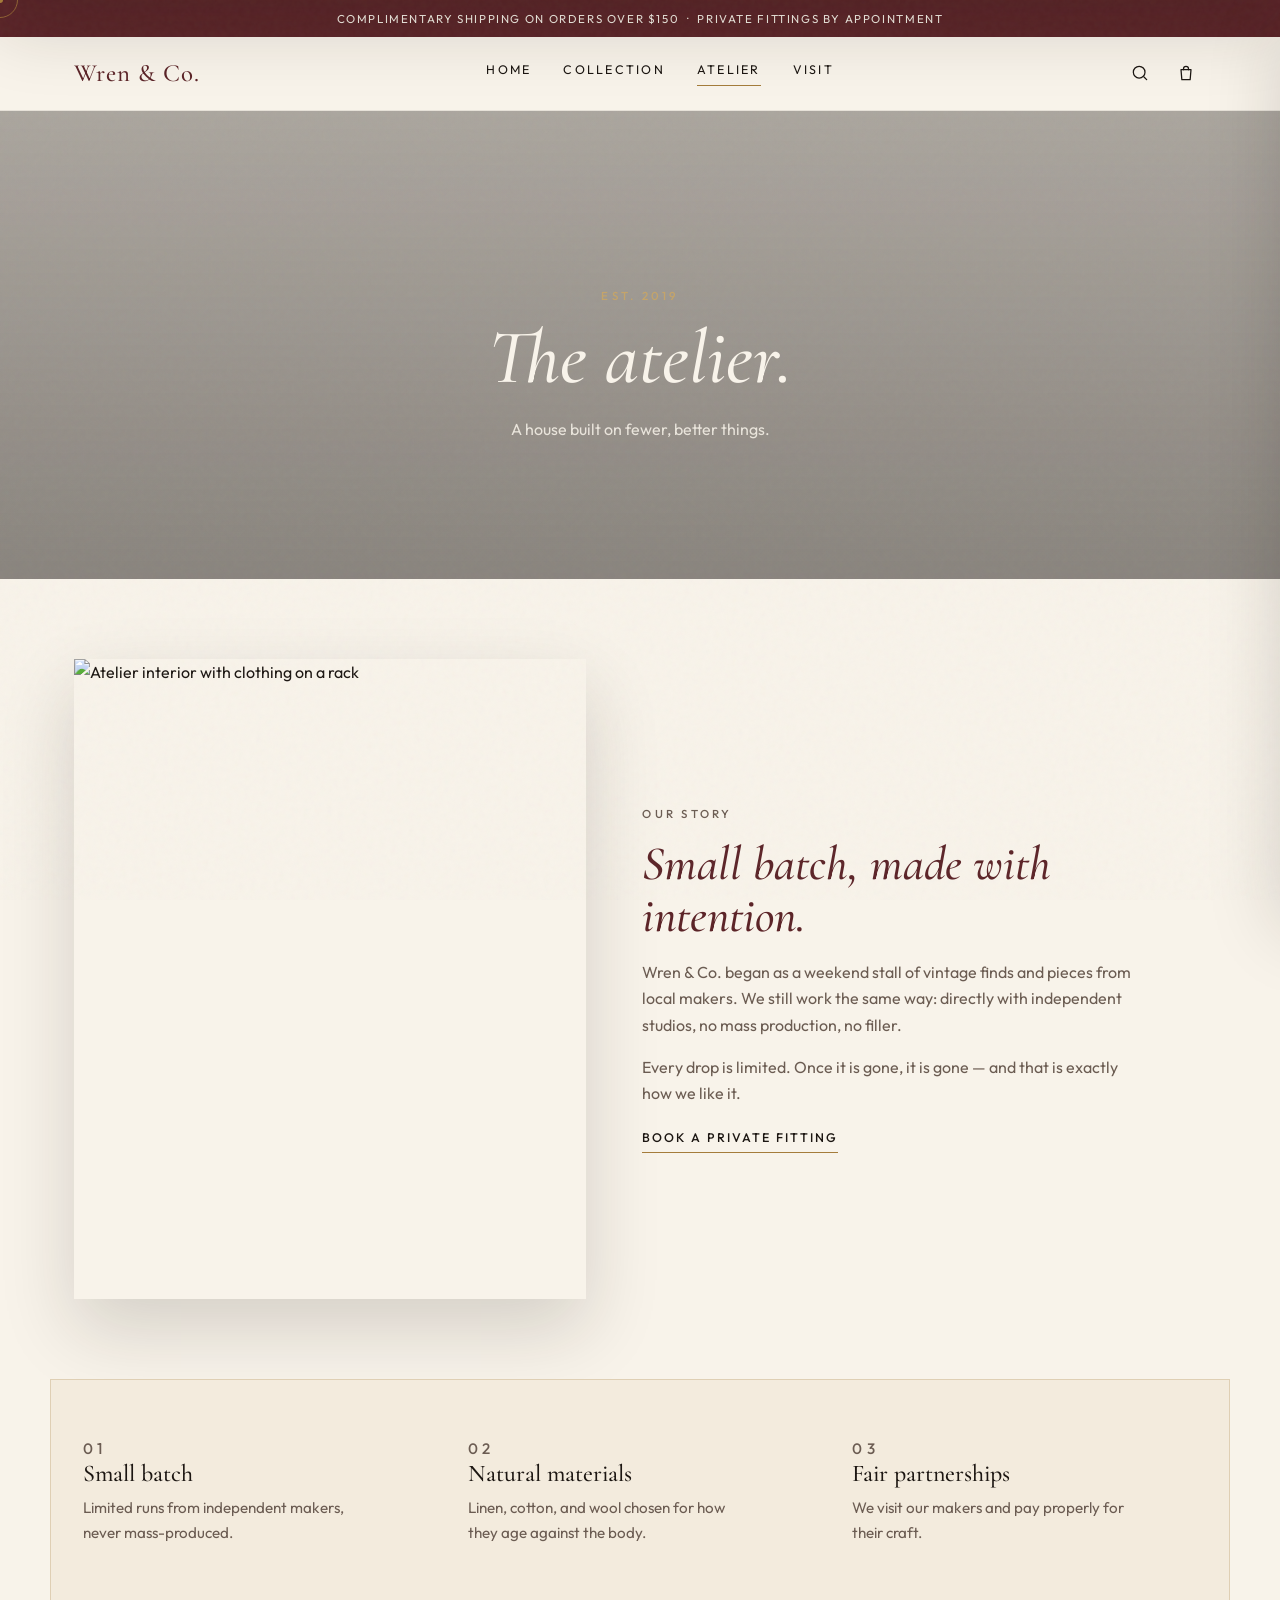
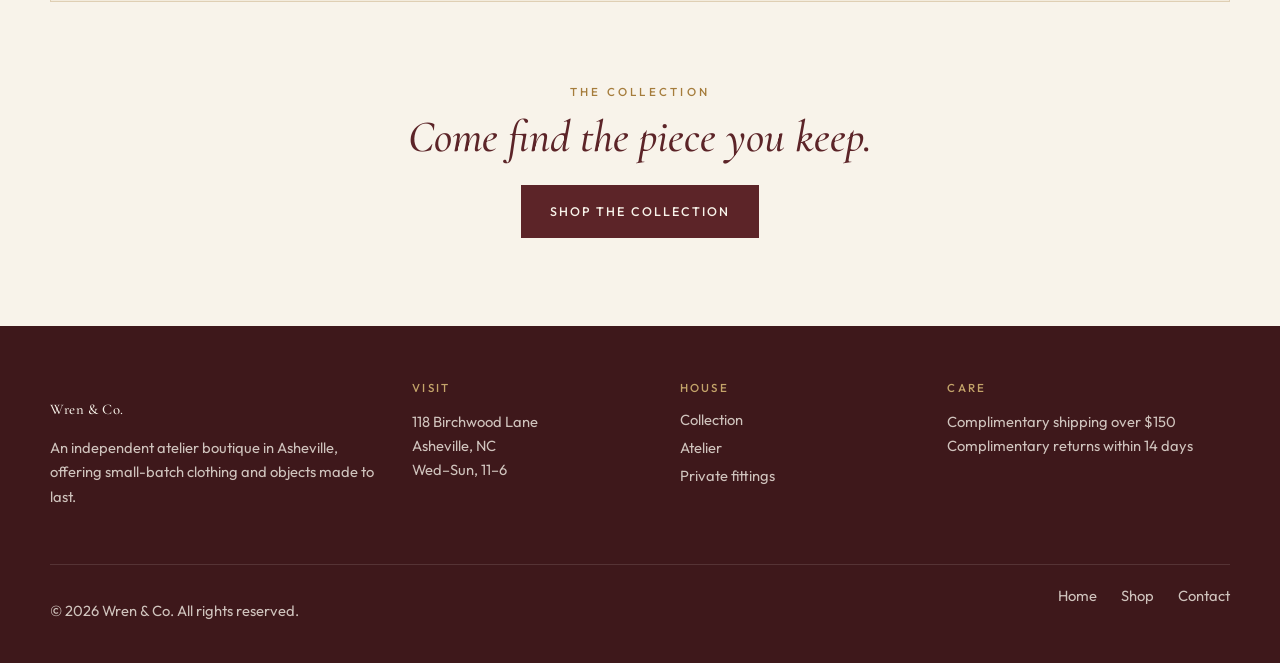
==== commit 3d665c40: "Add cinematic scroll: preloader, parallax, pinned gallery, and type reveals. Give the house a full-v" ====
--- a/about.html
+++ b/about.html
@@ -41,9 +41,14 @@
 </header>
 
 <section class="page-banner">
-  <p class="eyebrow">Est. 2019</p>
-  <h1>The atelier.</h1>
-  <p>A house built on fewer, better things.</p>
+  <div class="page-banner-media" data-parallax="0.22">
+    <img src="https://images.unsplash.com/photo-1441984904996-e0b6ba687e04?w=1600&q=80" alt="Atelier interior">
+  </div>
+  <div class="page-banner-copy">
+    <p class="eyebrow">Est. 2019</p>
+    <h1 data-split>The atelier.</h1>
+    <p>A house built on fewer, better things.</p>
+  </div>
 </section>
 
 <section class="about-story">
@@ -115,5 +120,6 @@
 </footer>
 
 <script src="script.js"></script>
+<script src="motion.js"></script>
 </body>
 </html>
--- a/style.css
+++ b/style.css
@@ -43,7 +43,7 @@
   pointer-events:none;
   position:fixed;
   inset:0;
-  z-index:400;
+  z-index:1;
   opacity:.035;
   background-image: url("data:image/svg+xml,%3Csvg viewBox='0 0 180 180' xmlns='http://www.w3.org/2000/svg'%3E%3Cfilter id='n'%3E%3CfeTurbulence type='fractalNoise' baseFrequency='.85' numOctaves='4' stitchTiles='stitch'/%3E%3C/filter%3E%3Crect width='100%25' height='100%25' filter='url(%23n)'/%3E%3C/svg%3E");
 }
@@ -164,6 +164,7 @@
   width: 20px; height: 20px;
   fill: none; stroke: currentColor; stroke-width: 1.5;
   stroke-linecap: round; stroke-linejoin: round;
+  pointer-events: none;
 }
 .bag-count{
   position:absolute;
@@ -353,6 +354,7 @@
   min-height: 640px;
 }
 .lookbook-grid figure{ margin:0; overflow:hidden; }
+.lookbook-grid .media-mask{ height: 100%; }
 .lookbook-grid img{ width:100%; height:100%; object-fit:cover; transition: transform .8s var(--ease); }
 .lookbook-grid figure:hover img{ transform: scale(1.04); }
 .look-tall{ grid-row: 1 / span 2; }
@@ -403,17 +405,360 @@
 /* ===========================================
    PAGE BANNER
    =========================================== */
+/* ===========================================
+   CINEMATIC MOTION
+   =========================================== */
+.scroll-progress{
+  position: fixed;
+  top: 0; left: 0;
+  height: 2px;
+  width: 100%;
+  background: var(--gold);
+  transform: scaleX(0);
+  transform-origin: left center;
+  z-index: 500;
+  pointer-events: none;
+}
+
+.preloader{
+  position: fixed;
+  inset: 0;
+  z-index: 450;
+  background: var(--wine);
+  color: var(--ivory);
+  display: grid;
+  place-items: center;
+  align-content: center;
+  gap: .6rem;
+  transition: transform .8s var(--ease), opacity .8s ease;
+}
+.preloader.is-done{
+  transform: translateY(-100%);
+  opacity: 0;
+  pointer-events: none;
+}
+.preloader-mark{
+  font-family: var(--font-display);
+  font-size: clamp(2.4rem, 6vw, 4rem);
+  margin: 0;
+  font-style: italic;
+}
+.preloader-count{
+  font-size: .78rem;
+  letter-spacing: .28em;
+  margin: 0;
+}
+
+.has-cursor, .has-cursor *{ cursor: none; }
+.cursor{ position: fixed; inset: 0; pointer-events: none; z-index: 480; }
+.cursor-dot, .cursor-ring{
+  position: absolute;
+  top: 0; left: 0;
+  border-radius: 50%;
+  will-change: transform;
+}
+.cursor-dot{
+  width: 6px; height: 6px;
+  margin: -3px 0 0 -3px;
+  background: var(--gold);
+}
+.cursor-ring{
+  width: 36px; height: 36px;
+  margin: -18px 0 0 -18px;
+  border: 1px solid rgba(165,124,59,.7);
+  transition: width .25s ease, height .25s ease, margin .25s ease, background .25s ease;
+}
+.cursor.is-hot .cursor-ring{
+  width: 56px; height: 56px;
+  margin: -28px 0 0 -28px;
+  background: rgba(165,124,59,.12);
+}
+
+.announce-bar, .site-nav{
+  transition: transform .45s var(--ease);
+}
+.announce-bar.is-hidden{ transform: translateY(-120%); }
+.site-nav.is-hidden{ transform: translateY(calc(-100% - 40px)); }
+
+.split-word{ display: inline-block; overflow: hidden; vertical-align: bottom; }
+.split-inner{
+  display: inline-block;
+  transform: translateY(110%);
+  transition: transform 1s var(--ease);
+}
+.is-ready [data-split] .split-inner{ transform: none; }
+.is-ready [data-split] .split-word:nth-child(1) .split-inner{ transition-delay: .05s; }
+.is-ready [data-split] .split-word:nth-child(2) .split-inner{ transition-delay: .12s; }
+.is-ready [data-split] .split-word:nth-child(3) .split-inner{ transition-delay: .19s; }
+.is-ready [data-split] .split-word:nth-child(4) .split-inner{ transition-delay: .26s; }
+.is-ready [data-split] .split-word:nth-child(5) .split-inner{ transition-delay: .33s; }
+.is-ready [data-split] .split-word:nth-child(6) .split-inner{ transition-delay: .4s; }
+.is-ready [data-split] .split-word:nth-child(7) .split-inner{ transition-delay: .47s; }
+.is-ready [data-split] .split-word:nth-child(8) .split-inner{ transition-delay: .54s; }
+
+.hero-cinematic{
+  position: relative;
+  min-height: 100vh;
+  display: grid;
+  place-items: end start;
+  overflow: hidden;
+  color: var(--ivory);
+}
+.hero-media{
+  position: absolute;
+  inset: -12%;
+  z-index: 0;
+}
+.hero-media img{
+  width: 100%;
+  height: 100%;
+  object-fit: cover;
+  transform: scale(1.12);
+  will-change: transform;
+}
+.hero-veil{
+  position: absolute;
+  inset: 0;
+  z-index: 1;
+  background: linear-gradient(180deg, rgba(28,22,18,.18) 0%, rgba(28,22,18,.55) 70%, rgba(28,22,18,.72) 100%);
+}
+.hero-cinematic-copy{
+  position: relative;
+  z-index: 2;
+  padding: 0 8vw 12vh;
+  max-width: 18ch;
+}
+.hero-cinematic-copy h1{
+  font-size: clamp(3.4rem, 8vw, 7.2rem);
+  font-style: italic;
+  font-weight: 400;
+  color: var(--ivory);
+  max-width: 10ch;
+}
+.hero-cinematic .hero-sub{
+  color: rgba(248,243,234,.82);
+  max-width: 36ch;
+  margin: 1.2rem 0 2rem;
+}
+.hero-cinematic .btn-ghost{ color: var(--ivory); border-color: rgba(248,243,234,.4); }
+.scroll-hint{
+  position: absolute;
+  right: 8vw; bottom: 8vh;
+  z-index: 2;
+  margin: 0;
+  font-size: .68rem;
+  letter-spacing: .24em;
+  text-transform: uppercase;
+  color: rgba(248,243,234,.7);
+  opacity: 0;
+  transform: translateY(16px);
+  transition: opacity .9s var(--ease), transform .9s var(--ease);
+}
+.hero-cinematic .hero-sub,
+.hero-cinematic .hero-actions,
+.hero-cinematic .eyebrow{
+  opacity: 0;
+  transform: translateY(16px);
+  transition: opacity .9s var(--ease), transform .9s var(--ease);
+}
+.is-ready .hero-cinematic .eyebrow{ opacity:1; transform:none; transition-delay: .15s; }
+.is-ready .hero-cinematic .hero-sub{ opacity:1; transform:none; transition-delay: .55s; }
+.is-ready .hero-cinematic .hero-actions{ opacity:1; transform:none; transition-delay: .7s; }
+.is-ready .scroll-hint{ opacity:1; transform:none; transition-delay: .9s; }
+.scroll-hint::after{
+  content: "";
+  display: block;
+  width: 1px;
+  height: 48px;
+  margin: .7rem auto 0;
+  background: rgba(248,243,234,.45);
+  animation: scrollPulse 1.8s ease-in-out infinite;
+}
+@keyframes scrollPulse{
+  0%, 100%{ transform: scaleY(.4); opacity: .35; transform-origin: top; }
+  50%{ transform: scaleY(1); opacity: 1; }
+}
+
+.statement{
+  padding: 18vh 8vw;
+  text-align: center;
+}
+.statement h2{
+  font-size: clamp(2.8rem, 7vw, 6.4rem);
+  font-style: italic;
+  color: var(--burgundy);
+  max-width: 12ch;
+  margin: 0 auto;
+  line-height: 1.02;
+}
+
+.sticky-story{
+  max-width: var(--container);
+  margin: 0 auto;
+  padding: 2rem 1.5rem 6rem;
+  display: grid;
+  grid-template-columns: .95fr 1fr;
+  gap: 4rem;
+  align-items: start;
+}
+.sticky-story-media{ position: sticky; top: 6.5rem; }
+.sticky-story-media img,
+.media-mask img{
+  width: 100%;
+  aspect-ratio: 4/5;
+  object-fit: cover;
+}
+.sticky-story-copy{ padding-top: 18vh; padding-bottom: 18vh; }
+.sticky-story-copy h2{
+  font-size: clamp(2.2rem, 4vw, 3.4rem);
+  font-style: italic;
+  color: var(--burgundy);
+  margin-bottom: 1rem;
+}
+.sticky-story-copy p{ color: var(--muted); max-width: 38ch; }
+
+.media-mask{
+  overflow: hidden;
+  clip-path: inset(18% 18% 18% 18%);
+  transition: clip-path 1.15s var(--ease);
+}
+.media-mask.is-in{ clip-path: inset(0 0 0 0); }
+
+.scroll-horizon{
+  height: 280vh;
+  background: var(--wine);
+  color: var(--ivory);
+}
+.horizon-pin{
+  position: sticky;
+  top: 0;
+  height: 100vh;
+  overflow: hidden;
+  display: flex;
+  flex-direction: column;
+  justify-content: center;
+  gap: 1.6rem;
+  padding: 2rem 0 2rem 8vw;
+}
+.horizon-head h2{
+  font-size: clamp(2rem, 4vw, 3.2rem);
+  font-style: italic;
+  color: var(--ivory);
+}
+.horizon-track{
+  display: flex;
+  gap: 1.4rem;
+  will-change: transform;
+}
+.horizon-slide{
+  flex: 0 0 min(72vw, 860px);
+  margin: 0;
+}
+.horizon-slide img{
+  width: 100%;
+  height: 62vh;
+  object-fit: cover;
+}
+.horizon-slide figcaption{
+  display: flex;
+  gap: 1rem;
+  margin-top: .8rem;
+  font-size: .8rem;
+  letter-spacing: .12em;
+  text-transform: uppercase;
+  color: rgba(248,243,234,.72);
+}
+.horizon-slide span{ color: var(--gold-soft); }
+
+.stats{
+  max-width: var(--container);
+  margin: 0 auto;
+  padding: 5rem 1.5rem;
+  display: grid;
+  grid-template-columns: repeat(4, 1fr);
+  gap: 1.5rem;
+  text-align: center;
+}
+.stat-num{
+  font-family: var(--font-display);
+  font-size: clamp(2.4rem, 4vw, 3.8rem);
+  font-style: italic;
+  color: var(--burgundy);
+  margin: 0;
+}
+.stat p:last-child{
+  margin: .3rem 0 0;
+  font-size: .72rem;
+  letter-spacing: .16em;
+  text-transform: uppercase;
+  color: var(--muted);
+}
+
 .page-banner{
-  background:
-    linear-gradient(180deg, rgba(28,22,18,.28), rgba(28,22,18,.12)),
-    url("https://images.unsplash.com/photo-1441986300917-64674bd600d8?w=1600&q=80") center/cover;
-  text-align:center;
-  padding: 6.5rem 1.5rem 5rem;
+  position: relative;
+  overflow: hidden;
+  min-height: 52vh;
+  display: grid;
+  place-items: center;
+  text-align: center;
   color: var(--ivory);
-}
+  padding: 8rem 1.5rem 5.5rem;
+  background: none;
+}
+.page-banner-media{
+  position: absolute;
+  inset: -14%;
+}
+.page-banner-media img{
+  width: 100%;
+  height: 100%;
+  object-fit: cover;
+  transform: scale(1.12);
+}
+.page-banner::after{
+  content: "";
+  position: absolute;
+  inset: 0;
+  background: linear-gradient(180deg, rgba(28,22,18,.35), rgba(28,22,18,.5));
+}
+.page-banner-copy{ position: relative; z-index: 1; }
 .page-banner .eyebrow{ color: var(--gold-soft); }
-.page-banner h1{ font-size: clamp(2.8rem, 7vw, 4.6rem); font-style: italic; color: var(--ivory); }
+.page-banner h1{ font-size: clamp(2.8rem, 7vw, 4.8rem); font-style: italic; color: var(--ivory); }
 .page-banner p:last-child{ margin: 1rem auto 0; max-width: 42ch; color: rgba(248,243,234,.85); }
+
+@media (prefers-reduced-motion: reduce){
+  .preloader, .cursor, .scroll-hint::after{ display: none; }
+  .split-inner{ transform: none; }
+  .media-mask{ clip-path: none; }
+  .scroll-horizon{ height: auto; }
+  .horizon-pin{ position: relative; height: auto; }
+  .horizon-track{ flex-wrap: wrap; transform: none !important; }
+  .announce-bar.is-hidden, .site-nav.is-hidden{ transform: none; }
+}
+
+@media (max-width: 980px){
+  .sticky-story, .stats{ grid-template-columns: 1fr; }
+  .sticky-story-media{ position: relative; top: 0; }
+  .sticky-story-copy{ padding: 1rem 0 0; }
+  .scroll-horizon{ height: auto; }
+  .horizon-pin{
+    position: relative;
+    height: auto;
+    padding: 3rem 1.5rem;
+  }
+  .horizon-track{
+    flex-direction: column;
+    transform: none !important;
+  }
+  .horizon-slide{ flex-basis: auto; }
+  .horizon-slide img{ height: 52vw; min-height: 240px; }
+  .hero-cinematic-copy{ max-width: none; padding: 0 1.5rem 10vh; }
+}
+
+@media (max-width: 640px){
+  .cursor{ display: none; }
+  .has-cursor, .has-cursor *{ cursor: auto; }
+}
 
 /* ===========================================
    SHOP
@@ -485,7 +830,7 @@
   cursor:pointer;
   display:grid; place-items:center;
 }
-.wish-btn svg{ width:16px; height:16px; fill:none; stroke: currentColor; stroke-width:1.6; }
+.wish-btn svg{ width:16px; height:16px; fill:none; stroke: currentColor; stroke-width:1.6; pointer-events:none; }
 .wish-btn.is-on svg{ fill: var(--burgundy); stroke: var(--burgundy); }
 .product-actions{
   position:absolute;
@@ -656,7 +1001,10 @@
   background: transparent;
   padding: .7rem 0;
   font-size: 1.15rem;
-}
+  border-radius: 0;
+  appearance: none;
+}
+.search-bar input:focus-visible{ outline: none; border-bottom-color: var(--gold); }
 .search-results{
   max-width: var(--container);
   margin: 1rem auto 0;
@@ -667,12 +1015,19 @@
   display:flex;
   gap: .9rem;
   align-items:center;
-  padding: .4rem 0;
+  padding: .55rem .2rem;
+  border: 0;
   border-bottom: 1px solid rgba(28,22,18,.08);
   cursor:pointer;
-  background:none;
+  background:transparent;
   width:100%;
   text-align:left;
+  appearance: none;
+  border-radius: 0;
+}
+.search-hit:focus-visible{
+  outline: none;
+  background: var(--cream);
 }
 .search-hit img{ width:48px; height:64px; object-fit:cover; }
 .search-hit strong{ display:block; font-family: var(--font-display); font-size: 1.1rem; font-weight:500; }
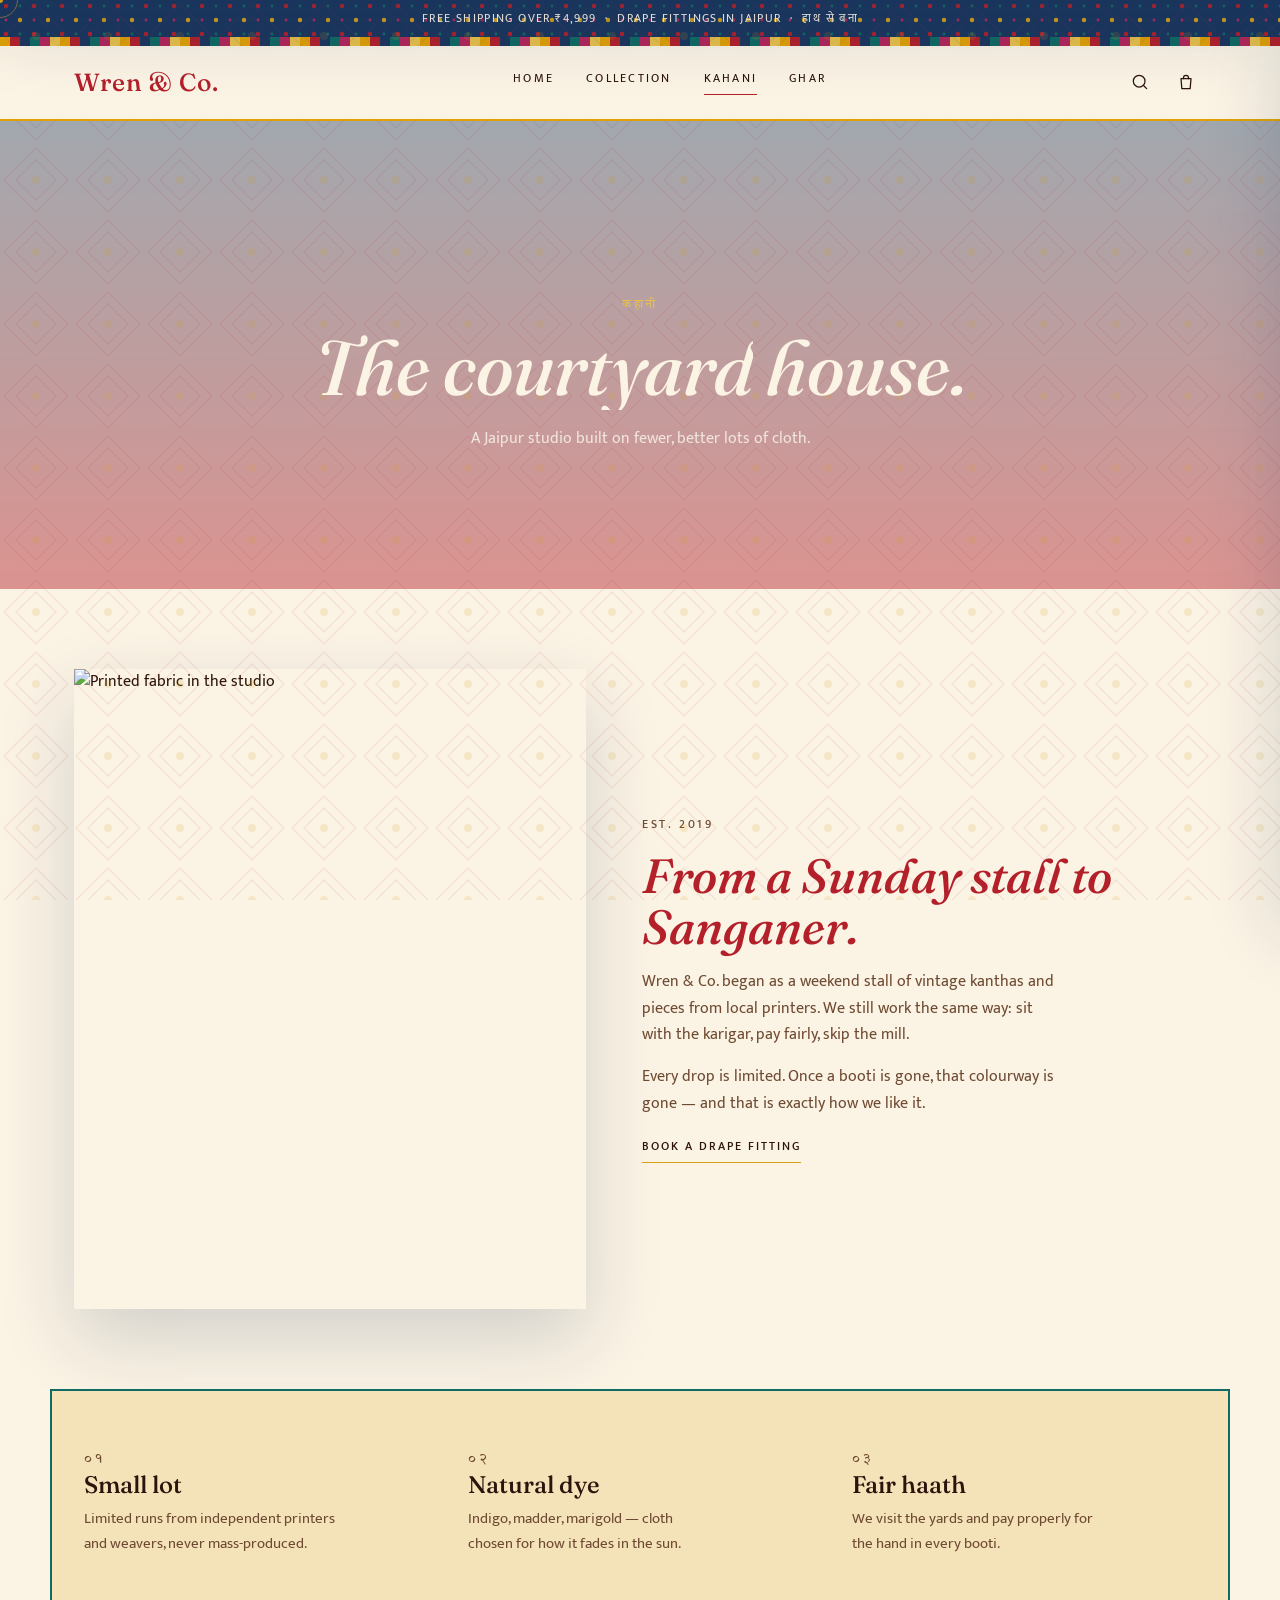
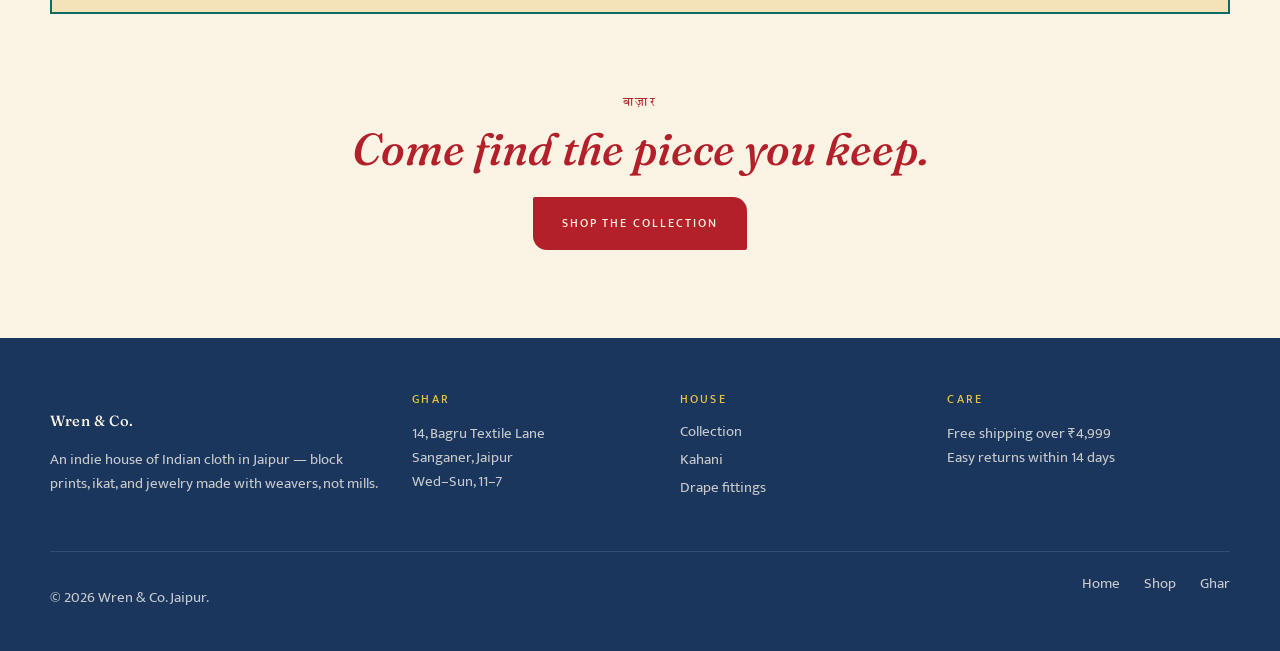
==== commit 6bb1a679: "Restyle Wren & Co. as an indie Jaipur house of Indian cloth. Swap the international atelier look for" ====
--- a/about.html
+++ b/about.html
@@ -3,18 +3,19 @@
 <head>
 <meta charset="UTF-8">
 <meta name="viewport" content="width=device-width, initial-scale=1.0">
-<title>Atelier — Wren &amp; Co.</title>
-<meta name="description" content="The Wren &amp; Co. atelier: small-batch fashion, natural materials, and fair partnerships since 2019.">
+<title>Kahani — Wren &amp; Co.</title>
+<meta name="description" content="The Wren &amp; Co. kahani: an indie Jaipur house working with printers, weavers, and karigars since 2019.">
 <link rel="preconnect" href="https://fonts.googleapis.com">
 <link rel="preconnect" href="https://fonts.gstatic.com" crossorigin>
-<link href="https://fonts.googleapis.com/css2?family=Cormorant+Garamond:ital,wght@0,400;0,500;0,600;0,700;1,400;1,500&family=Outfit:wght@300;400;500;600&display=swap" rel="stylesheet">
+<link href="https://fonts.googleapis.com/css2?family=Fraunces:ital,opsz,wght@0,9..144,400;0,9..144,600;1,9..144,400;1,9..144,600&family=Mukta:wght@400;500;600&family=Tiro+Devanagari+Hindi:ital@0;1&display=swap" rel="stylesheet">
 <link rel="stylesheet" href="style.css">
 </head>
 <body>
 
 <div class="announce-bar">
-  <p>Complimentary shipping on orders over $150 &nbsp;·&nbsp; Private fittings by appointment</p>
+  <p>Free shipping over ₹4,999 &nbsp;·&nbsp; Drape fittings in Jaipur &nbsp;·&nbsp; हाथ से बना</p>
 </div>
+<div class="pattern-rail" aria-hidden="true"></div>
 
 <header class="site-nav">
   <div class="nav-inner">
@@ -22,8 +23,8 @@
     <nav class="nav-links" id="navLinks">
       <a href="index.html">Home</a>
       <a href="shop.html">Collection</a>
-      <a href="about.html" class="is-current">Atelier</a>
-      <a href="contact.html">Visit</a>
+      <a href="about.html" class="is-current">Kahani</a>
+      <a href="contact.html">Ghar</a>
     </nav>
     <div class="nav-icons">
       <button class="icon-btn" data-open-search type="button" aria-label="Search the collection">
@@ -42,48 +43,48 @@
 
 <section class="page-banner">
   <div class="page-banner-media" data-parallax="0.22">
-    <img src="https://images.unsplash.com/photo-1441984904996-e0b6ba687e04?w=1600&q=80" alt="Atelier interior">
+    <img src="https://images.unsplash.com/photo-1477587458883-47145ed94245?w=1600&q=80" alt="Jaipur architecture">
   </div>
   <div class="page-banner-copy">
-    <p class="eyebrow">Est. 2019</p>
-    <h1 data-split>The atelier.</h1>
-    <p>A house built on fewer, better things.</p>
+    <p class="eyebrow hindi">कहानी</p>
+    <h1 data-split>The courtyard house.</h1>
+    <p>A Jaipur studio built on fewer, better lots of cloth.</p>
   </div>
 </section>
 
 <section class="about-story">
   <div class="about-story-photo">
-    <img src="https://images.unsplash.com/photo-1441984904996-e0b6ba687e04?w=800&q=80" alt="Atelier interior with clothing on a rack">
+    <img src="https://images.unsplash.com/photo-1603252109360-909baaf261c7?w=800&q=80" alt="Printed fabric in the studio">
   </div>
   <div class="about-story-copy">
-    <p class="eyebrow">Our story</p>
-    <h2>Small batch, made with intention.</h2>
-    <p>Wren &amp; Co. began as a weekend stall of vintage finds and pieces from local makers. We still work the same way: directly with independent studios, no mass production, no filler.</p>
-    <p>Every drop is limited. Once it is gone, it is gone — and that is exactly how we like it.</p>
-    <a href="contact.html" class="link-underline">Book a private fitting</a>
+    <p class="eyebrow">Est. 2019</p>
+    <h2>From a Sunday stall to Sanganer.</h2>
+    <p>Wren &amp; Co. began as a weekend stall of vintage kanthas and pieces from local printers. We still work the same way: sit with the karigar, pay fairly, skip the mill.</p>
+    <p>Every drop is limited. Once a booti is gone, that colourway is gone — and that is exactly how we like it.</p>
+    <a href="contact.html" class="link-underline">Book a drape fitting</a>
   </div>
 </section>
 
 <section class="values">
   <div class="value">
-    <p class="eyebrow">01</p>
-    <h3>Small batch</h3>
-    <p>Limited runs from independent makers, never mass-produced.</p>
+    <p class="eyebrow hindi">०१</p>
+    <h3>Small lot</h3>
+    <p>Limited runs from independent printers and weavers, never mass-produced.</p>
   </div>
   <div class="value">
-    <p class="eyebrow">02</p>
-    <h3>Natural materials</h3>
-    <p>Linen, cotton, and wool chosen for how they age against the body.</p>
+    <p class="eyebrow hindi">०२</p>
+    <h3>Natural dye</h3>
+    <p>Indigo, madder, marigold — cloth chosen for how it fades in the sun.</p>
   </div>
   <div class="value">
-    <p class="eyebrow">03</p>
-    <h3>Fair partnerships</h3>
-    <p>We visit our makers and pay properly for their craft.</p>
+    <p class="eyebrow hindi">०३</p>
+    <h3>Fair haath</h3>
+    <p>We visit the yards and pay properly for the hand in every booti.</p>
   </div>
 </section>
 
 <section class="mini-cta">
-  <p class="eyebrow">The collection</p>
+  <p class="eyebrow hindi">बाज़ार</p>
   <h2>Come find the piece you keep.</h2>
   <a href="shop.html" class="btn btn-primary">Shop the collection</a>
 </section>
@@ -92,29 +93,29 @@
   <div class="footer-grid">
     <div>
       <p class="nav-logo">Wren &amp; Co.</p>
-      <p>An independent atelier boutique in Asheville, offering small-batch clothing and objects made to last.</p>
+      <p>An indie house of Indian cloth in Jaipur — block prints, ikat, and jewelry made with weavers, not mills.</p>
     </div>
     <div>
-      <h3>Visit</h3>
-      <p>118 Birchwood Lane<br>Asheville, NC<br>Wed–Sun, 11–6</p>
+      <h3>Ghar</h3>
+      <p>14, Bagru Textile Lane<br>Sanganer, Jaipur<br>Wed–Sun, 11–7</p>
     </div>
     <div>
       <h3>House</h3>
       <a href="shop.html">Collection</a>
-      <a href="about.html">Atelier</a>
-      <a href="contact.html">Private fittings</a>
+      <a href="about.html">Kahani</a>
+      <a href="contact.html">Drape fittings</a>
     </div>
     <div>
       <h3>Care</h3>
-      <p>Complimentary shipping over $150<br>Complimentary returns within 14 days</p>
+      <p>Free shipping over ₹4,999<br>Easy returns within 14 days</p>
     </div>
   </div>
   <div class="footer-bottom">
-    <p>© 2026 Wren &amp; Co. All rights reserved.</p>
+    <p>© 2026 Wren &amp; Co. Jaipur.</p>
     <div class="footer-links">
       <a href="index.html">Home</a>
       <a href="shop.html">Shop</a>
-      <a href="contact.html">Contact</a>
+      <a href="contact.html">Ghar</a>
     </div>
   </div>
 </footer>
--- a/style.css
+++ b/style.css
@@ -2,28 +2,35 @@
    TOKENS
    =========================================== */
 :root{
-  --ivory: #F8F3EA;
-  --cream: #F3EBDD;
-  --paper: #EFE6D6;
-  --ink: #1C1612;
-  --muted: #6B5C52;
-  --gold: #A57C3B;
-  --gold-soft: #C4A46A;
-  --copper: #8E4636;
-  --blush: #E8C9BC;
-  --burgundy: #5C2428;
-  --wine: #3E181B;
-
-  --font-display: "Cormorant Garamond", serif;
-  --font-body: "Outfit", sans-serif;
+  --ivory: #FBF3E4;
+  --cream: #F4E2B8;
+  --paper: #EED9A4;
+  --ink: #2C140C;
+  --muted: #6E4A32;
+  --gold: #D4A017;
+  --gold-soft: #E8C14A;
+  --copper: #C4452D;
+  --blush: #F0B7A0;
+  --burgundy: #B3202A;
+  --wine: #1B365D;
+  --rani: #B5265A;
+  --peacock: #0F6B63;
+  --mehendi: #4A5C28;
+  --marigold: #E0A106;
+
+  --font-display: "Fraunces", "Tiro Devanagari Hindi", serif;
+  --font-body: "Mukta", sans-serif;
+  --font-hindi: "Tiro Devanagari Hindi", serif;
 
   --container: 1180px;
-  --shadow: 0 30px 70px rgba(28,22,18,.16);
+  --shadow: 0 30px 70px rgba(27,54,93,.18);
   --ease: cubic-bezier(.22,1,.36,1);
+  --jaali: url("data:image/svg+xml,%3Csvg xmlns='http://www.w3.org/2000/svg' width='72' height='72' viewBox='0 0 72 72'%3E%3Cpath fill='none' stroke='%23B3202A' stroke-opacity='.18' stroke-width='1.2' d='M36 4 L68 36 L36 68 L4 36 Z M36 16 L56 36 L36 56 L16 36 Z'/%3E%3Ccircle cx='36' cy='36' r='4' fill='%23D4A017' fill-opacity='.28'/%3E%3C/svg%3E");
+  --bandhani: url("data:image/svg+xml,%3Csvg xmlns='http://www.w3.org/2000/svg' width='28' height='28'%3E%3Ccircle cx='6' cy='6' r='2.2' fill='%23B3202A'/%3E%3Ccircle cx='20' cy='20' r='2.2' fill='%23D4A017'/%3E%3Ccircle cx='20' cy='6' r='1.4' fill='%230F6B63'/%3E%3Ccircle cx='6' cy='20' r='1.4' fill='%23B5265A'/%3E%3C/svg%3E");
 }
 
 *,*::before,*::after{ box-sizing: border-box; }
-html{ scroll-behavior: smooth; }
+html{ scroll-behavior: auto; }
 @media (prefers-reduced-motion: reduce){
   html{ scroll-behavior: auto; }
   *{ animation-duration: .01ms !important; transition-duration: .01ms !important; }
@@ -44,8 +51,9 @@
   position:fixed;
   inset:0;
   z-index:1;
-  opacity:.035;
-  background-image: url("data:image/svg+xml,%3Csvg viewBox='0 0 180 180' xmlns='http://www.w3.org/2000/svg'%3E%3Cfilter id='n'%3E%3CfeTurbulence type='fractalNoise' baseFrequency='.85' numOctaves='4' stitchTiles='stitch'/%3E%3C/filter%3E%3Crect width='100%25' height='100%25' filter='url(%23n)'/%3E%3C/svg%3E");
+  opacity:.5;
+  background-image: var(--jaali);
+  background-size: 72px 72px;
 }
 
 h1,h2,h3{ font-family: var(--font-display); margin:0; line-height:1.08; font-weight:500; }
@@ -59,13 +67,31 @@
   overflow:hidden; clip:rect(0,0,0,0); border:0;
 }
 
+.hindi{
+  font-family: var(--font-hindi);
+  letter-spacing: 0;
+  text-transform: none;
+  font-size: 1.05rem;
+}
 .eyebrow{
   margin: 0 0 .75rem;
   font-size: .72rem;
-  letter-spacing: .28em;
-  text-transform: uppercase;
-  color: var(--gold);
+  letter-spacing: .22em;
+  text-transform: uppercase;
+  color: var(--sindoor, var(--burgundy));
   font-weight: 500;
+}
+.pattern-rail{
+  height: 9px;
+  background-image: repeating-linear-gradient(
+    90deg,
+    var(--marigold) 0 10px,
+    var(--burgundy) 10px 20px,
+    var(--wine) 20px 30px,
+    var(--peacock) 30px 40px,
+    var(--rani) 40px 50px,
+    var(--gold-soft) 50px 60px
+  );
 }
 .eyebrow-light{ color: var(--gold-soft); }
 
@@ -74,7 +100,7 @@
   align-items:center;
   justify-content:center;
   padding: .95rem 1.7rem;
-  border-radius: 0;
+  border-radius: 2px 14px 2px 14px;
   font-weight: 500;
   font-size: .78rem;
   letter-spacing: .16em;
@@ -85,8 +111,13 @@
 }
 .btn:hover{ transform: translateY(-2px); }
 .btn-primary{ background: var(--burgundy); color: var(--ivory); }
-.btn-primary:hover{ background: var(--wine); }
-.btn-cream{ background: var(--ivory); color: var(--burgundy); }
+.btn-primary:hover{ background: var(--rani); }
+.btn-cream{ background: var(--ivory); color: var(--wine); }
+.btn-ghost{
+  background: transparent;
+  color: var(--ink);
+  border-color: var(--marigold);
+}
 .btn-ghost{
   background: transparent;
   color: var(--ink);
@@ -109,20 +140,22 @@
    ANNOUNCE + NAV
    =========================================== */
 .announce-bar{
-  background: var(--burgundy);
+  background: var(--wine);
   color: var(--ivory);
   text-align:center;
   padding: .55rem 1rem;
   font-size: .72rem;
-  letter-spacing: .14em;
-  text-transform: uppercase;
+  letter-spacing: .12em;
+  text-transform: uppercase;
+  background-image: var(--bandhani);
+  background-size: 28px 28px;
 }
 .announce-bar p{ margin:0; }
 
 .site-nav{
-  background: rgba(248,243,234,.92);
+  background: rgba(251,243,228,.94);
   backdrop-filter: blur(16px);
-  border-bottom: 1px solid rgba(28,22,18,.08);
+  border-bottom: 2px solid var(--marigold);
   position: sticky;
   top: 0;
   z-index: 100;
@@ -152,7 +185,7 @@
   padding-bottom: 4px;
   border-bottom: 1px solid transparent;
 }
-.nav-links a.is-current{ border-bottom-color: var(--gold); }
+.nav-links a.is-current{ border-bottom-color: var(--burgundy); }
 .nav-icons{ display:flex; gap: .35rem; align-items:center; }
 .icon-btn{
   position:relative;
@@ -382,8 +415,9 @@
   margin: 0 auto 5rem;
   padding: 3.5rem 1.5rem;
   text-align:center;
-  border: 1px solid rgba(165,124,59,.35);
+  border: 2px solid var(--marigold);
   background: var(--cream);
+  background-image: var(--jaali);
 }
 .newsletter h2{ font-size: 2.4rem; font-style: italic; color: var(--burgundy); }
 .newsletter p{ color: var(--muted); }
@@ -520,13 +554,13 @@
   position: absolute;
   inset: 0;
   z-index: 1;
-  background: linear-gradient(180deg, rgba(28,22,18,.18) 0%, rgba(28,22,18,.55) 70%, rgba(28,22,18,.72) 100%);
+  background: linear-gradient(180deg, rgba(27,54,93,.2) 0%, rgba(44,20,12,.35) 45%, rgba(179,32,42,.55) 100%);
 }
 .hero-cinematic-copy{
   position: relative;
   z-index: 2;
   padding: 0 8vw 12vh;
-  max-width: 18ch;
+  max-width: min(760px, 92vw);
 }
 .hero-cinematic-copy h1{
   font-size: clamp(3.4rem, 8vw, 7.2rem);
@@ -627,6 +661,8 @@
 .scroll-horizon{
   height: 280vh;
   background: var(--wine);
+  background-image: var(--bandhani);
+  background-size: 28px 28px;
   color: var(--ivory);
 }
 .horizon-pin{
@@ -719,7 +755,7 @@
   content: "";
   position: absolute;
   inset: 0;
-  background: linear-gradient(180deg, rgba(28,22,18,.35), rgba(28,22,18,.5));
+  background: linear-gradient(180deg, rgba(27,54,93,.4), rgba(179,32,42,.45));
 }
 .page-banner-copy{ position: relative; z-index: 1; }
 .page-banner .eyebrow{ color: var(--gold-soft); }
@@ -809,6 +845,7 @@
   aspect-ratio: 3/4;
   margin-bottom: .9rem;
   background: var(--paper);
+  box-shadow: 0 0 0 1px var(--marigold), 0 0 0 6px var(--ivory), 0 0 0 7px var(--burgundy);
 }
 .product-photo img{ width:100%; height:100%; object-fit:cover; transition: transform .6s var(--ease); }
 .product-card:hover .product-photo img{ transform: scale(1.05); }
@@ -872,7 +909,7 @@
   gap: 2.5rem;
   max-width: var(--container);
   margin: 0 auto 4rem;
-  border: 1px solid rgba(165,124,59,.25);
+  border: 2px solid var(--peacock);
 }
 .value h3{ font-size: 1.5rem; margin-bottom: .5rem; }
 .value p{ font-size: .95rem; color: var(--muted); max-width: 28ch; margin: 0; }
